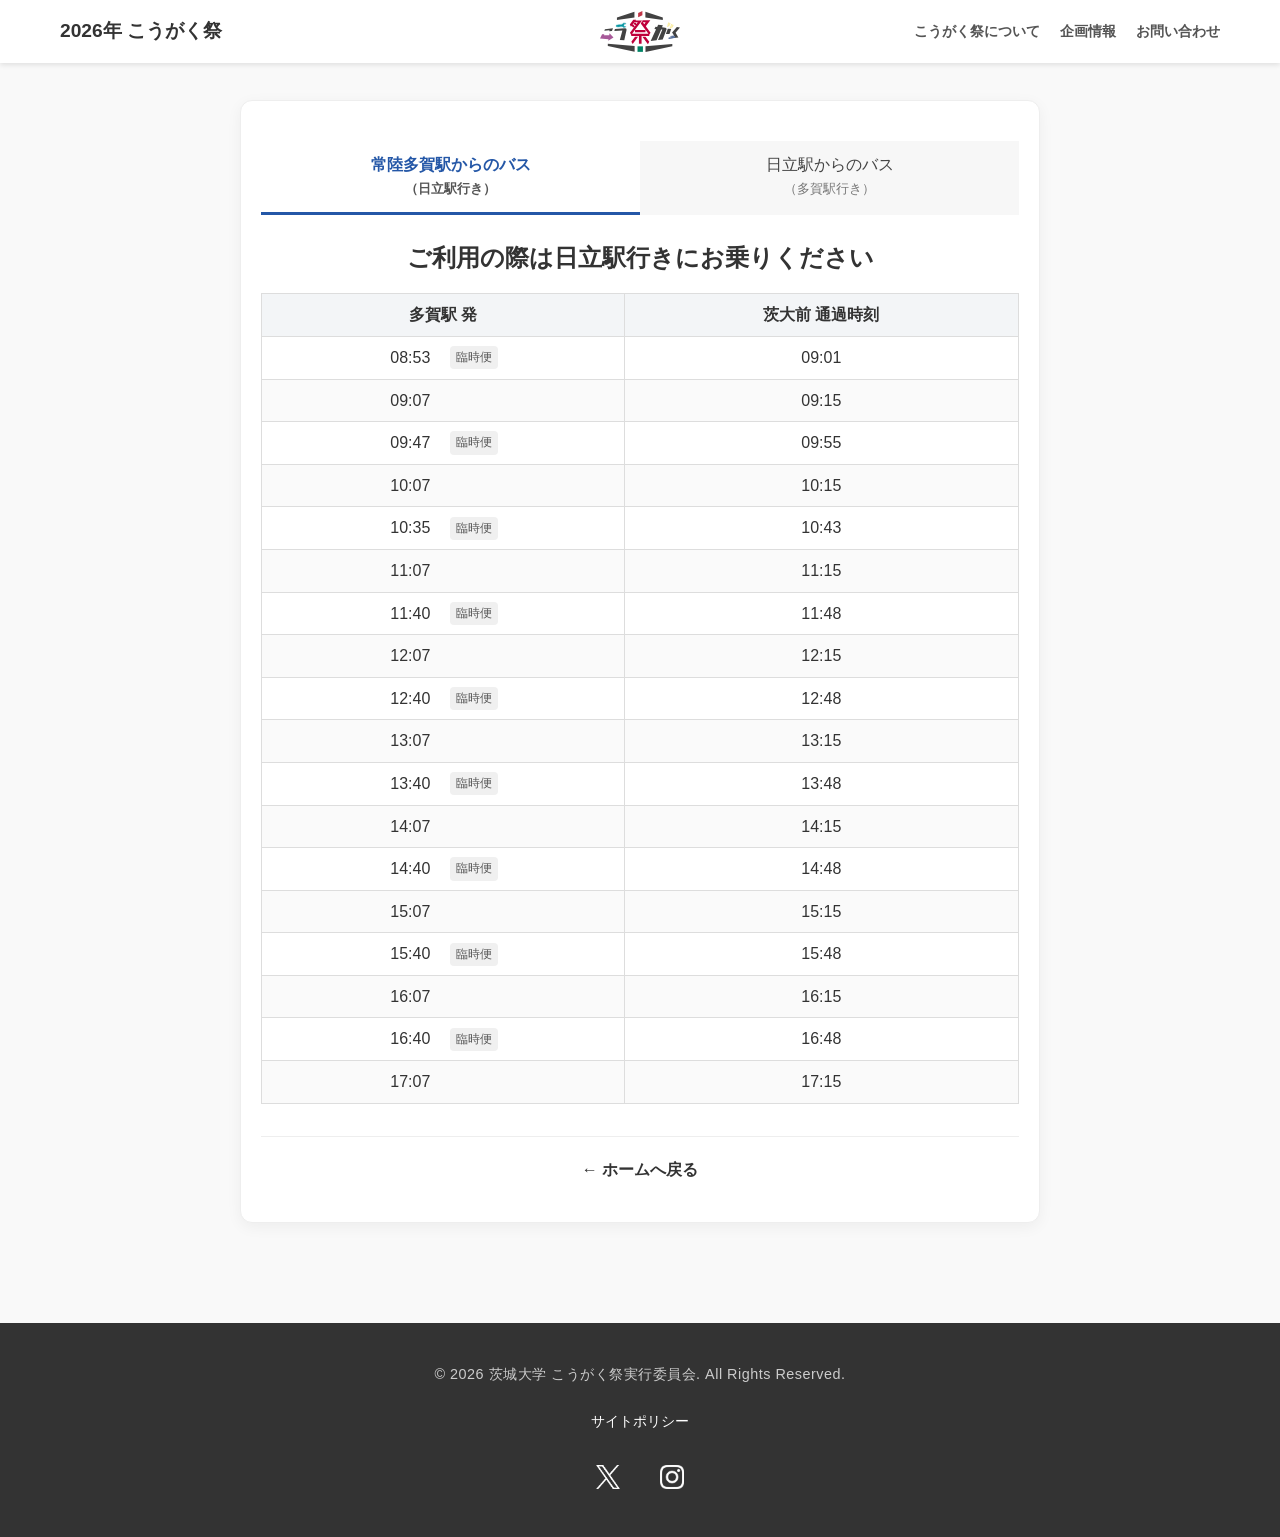
==== bus_timetable.html @ 7c116feb "バス運行表等" ====
<!DOCTYPE html>
<html lang="ja">

<head>
    <meta charset="UTF-8">
    <meta name="viewport" content="width=device-width, initial-scale=1.0">
    <link rel="icon" type="image/svg" href="image/logo.svg">
    <title>バス時刻表 - 2026年 こうがく祭</title>
    <link rel="stylesheet" href="css/base.css">
    <link rel="stylesheet" href="css/layout.css">
    <link rel="stylesheet" href="css/components.css">
    <link rel="stylesheet" href="css/bus_timetable.css">
    <script src="js/bus_timetable.js"></script>
</head>

<body>
    <header>
        <div class="header-container">
            <div class="header-left">
                <span>2026年 こうがく祭</span>
            </div>

            <div class="header-logo">
                <a href="index.html">
                    <img src="image/logo.svg" alt="こうがく祭 ロゴ">
                </a>
            </div>

            <input type="checkbox" id="menu-toggle" class="menu-checkbox">
            <label for="menu-toggle" class="hamburger-btn">
                <span></span>
                <span></span>
                <span></span>
            </label>
            <nav class="header-right">
                <ul class="nav-menu">
                    <li class="menu-item">
                        <a>こうがく祭について</a>
                        <ul class="dropdown">
                            <li><a href="greeting/greeting_dean.html">学部長挨拶</a></li>
                            <li><a href="greeting/greeting_chair.html">委員長挨拶</a></li>
                            <li><a href="sponsors.html">協賛企業一覧</a></li>
                            <li><a href="index.html#news">お知らせ</a></li>
                            <li><a href="index.html#access">アクセス</a></li>
                        </ul>
                    </li>
                    <li class="menu-item">
                        <a>企画情報</a>
                        <ul class="dropdown">
                            <li><a href="events/outdoor.html">屋外企画</a></li>
                            <li><a href="events/indoor.html">屋内企画</a></li>
                            <li><a href="events/laboratories.html">研究室</a></li>
                        </ul>
                    </li>
                    <li class="menu-item">
                        <a href="contact.html">お問い合わせ</a>
                        <ul class="dropdown">
                            <li><a href="contact.html#exhibitor">出展者向け</a></li>
                            <li><a href="contact.html#sponsors">協賛について</a></li>
                            <li><a href="contact.html#others">その他</a></li>
                        </ul>
                    </li>
                </ul>
            </nav>
        </div>
    </header>

    <main
        style="padding: 100px 20px; min-height: 70vh; display: flex; align-items: flex-start; justify-content: center; background-color: #f9f9f9; box-sizing: border-box;">

        <!-- 中央の白いコンテナ -->
        <div style="max-width: 800px; width: 100%; margin: 0 auto; text-align: center; padding: 40px 20px;
            box-sizing: border-box; background: #fff; border-radius: 12px; border: 1px solid #eee;
            box-shadow: 0 4px 15px rgba(0, 0, 0, 0.05);">
            <!-- 切り替えボタン -->
            <div class="bus-tabs">
                <button class="bus-tab active" onclick="showBus('taga', this)">
                    <span>常陸多賀駅からのバス</span>
                    <small>（日立駅行き）</small>
                </button>

                <button class="bus-tab" onclick="showBus('hitachi', this)">
                    <span>日立駅からのバス</span>
                    <small>（多賀駅行き）</small>
                </button>
            </div>

            <!-- 多賀駅発 -->
            <section id="taga" class="bus-timetable">
                <h2>ご利用の際は日立駅行きにお乗りください</h2>

                <div class="bus-table-wrapper">
                    <table class="bus-table">
                        <thead>
                            <tr>
                                <th scope="col">多賀駅 発</th>
                                <th scope="col">茨大前 通過時刻</th>
                            </tr>
                        </thead>

                        <tbody>
                            <tr>
                                <td><span class="bus-time"><span>08:53</span><span class="bus-badge">臨時便</span></span>
                                </td>
                                <td>09:01</td>
                            </tr>
                            <tr>
                                <td><span class="bus-time"><span>09:07</span></span></td>
                                <td>09:15</td>
                            </tr>
                            <tr>
                                <td><span class="bus-time"><span>09:47</span><span class="bus-badge">臨時便</span></span>
                                </td>
                                <td>09:55</td>
                            </tr>
                            <tr>
                                <td><span class="bus-time"><span>10:07</span></span></td>
                                <td>10:15</td>
                            </tr>
                            <tr>
                                <td><span class="bus-time"><span>10:35</span><span class="bus-badge">臨時便</span></span>
                                </td>
                                <td>10:43</td>
                            </tr>
                            <tr>
                                <td><span class="bus-time"><span>11:07</span></span></td>
                                <td>11:15</td>
                            </tr>
                            <tr>
                                <td><span class="bus-time"><span>11:40</span><span class="bus-badge">臨時便</span></span>
                                </td>
                                <td>11:48</td>
                            </tr>
                            <tr>
                                <td><span class="bus-time"><span>12:07</span></span></td>
                                <td>12:15</td>
                            </tr>
                            <tr>
                                <td><span class="bus-time"><span>12:40</span><span class="bus-badge">臨時便</span></span>
                                </td>
                                <td>12:48</td>
                            </tr>
                            <tr>
                                <td><span class="bus-time"><span>13:07</span></span></td>
                                <td>13:15</td>
                            </tr>
                            <tr>
                                <td><span class="bus-time"><span>13:40</span><span class="bus-badge">臨時便</span></span>
                                </td>
                                <td>13:48</td>
                            </tr>
                            <tr>
                                <td><span class="bus-time"><span>14:07</span></span></td>
                                <td>14:15</td>
                            </tr>
                            <tr>
                                <td><span class="bus-time"><span>14:40</span><span class="bus-badge">臨時便</span></span>
                                </td>
                                <td>14:48</td>
                            </tr>
                            <tr>
                                <td><span class="bus-time"><span>15:07</span></span></td>
                                <td>15:15</td>
                            </tr>
                            <tr>
                                <td><span class="bus-time"><span>15:40</span><span class="bus-badge">臨時便</span></span>
                                </td>
                                <td>15:48</td>
                            </tr>
                            <tr>
                                <td><span class="bus-time"><span>16:07</span></span></td>
                                <td>16:15</td>
                            </tr>
                            <tr>
                                <td><span class="bus-time"><span>16:40</span><span class="bus-badge">臨時便</span></span>
                                </td>
                                <td>16:48</td>
                            </tr>
                            <tr>
                                <td><span class="bus-time"><span>17:07</span></span></td>
                                <td>17:15</td>
                            </tr>
                        </tbody>

                    </table>
                </div>
            </section>

            <!-- 日立駅発 -->
            <section id="hitachi" class="bus-timetable" hidden>
                <h2>ご利用の際は多賀駅行きにお乗りください</h2>

                <div class="bus-table-wrapper">
                    <table class="bus-table">
                        <thead>
                            <tr>
                                <th scope="col">日立駅 発</th>
                                <th scope="col">茨大前 通過時刻</th>
                            </tr>
                        </thead>

                        <tbody>
                            <tr>
                                <td><span class="bus-time"><span>09:05</span><span class="bus-badge">臨時便</span></span>
                                </td>
                                <td>09:14</td>
                            </tr>
                            <tr>
                                <td><span class="bus-time"><span>09:25</span><span class="bus-badge">臨時便</span></span>
                                </td>
                                <td>09:34</td>
                            </tr>
                            <tr>
                                <td><span class="bus-time"><span>09:50</span></span></td>
                                <td>09:59</td>
                            </tr>
                            <tr>
                                <td><span class="bus-time"><span>10:30</span><span class="bus-badge">臨時便</span></span>
                                </td>
                                <td>10:39</td>
                            </tr>
                            <tr>
                                <td><span class="bus-time"><span>10:50</span></span></td>
                                <td>10:59</td>
                            </tr>
                            <tr>
                                <td><span class="bus-time"><span>11:30</span><span class="bus-badge">臨時便</span></span>
                                </td>
                                <td>11:39</td>
                            </tr>
                            <tr>
                                <td><span class="bus-time"><span>11:50</span></span></td>
                                <td>11:59</td>
                            </tr>
                            <tr>
                                <td><span class="bus-time"><span>12:30</span><span class="bus-badge">臨時便</span></span>
                                </td>
                                <td>12:39</td>
                            </tr>
                            <tr>
                                <td><span class="bus-time"><span>12:50</span></span></td>
                                <td>12:59</td>
                            </tr>
                            <tr>
                                <td><span class="bus-time"><span>13:30</span><span class="bus-badge">臨時便</span></span>
                                </td>
                                <td>13:39</td>
                            </tr>
                            <tr>
                                <td><span class="bus-time"><span>13:50</span></span></td>
                                <td>13:59</td>
                            </tr>
                            <tr>
                                <td><span class="bus-time"><span>14:30</span><span class="bus-badge">臨時便</span></span>
                                </td>
                                <td>14:39</td>
                            </tr>
                            <tr>
                                <td><span class="bus-time"><span>14:50</span></span></td>
                                <td>14:59</td>
                            </tr>
                            <tr>
                                <td><span class="bus-time"><span>15:30</span><span class="bus-badge">臨時便</span></span>
                                </td>
                                <td>15:39</td>
                            </tr>
                            <tr>
                                <td><span class="bus-time"><span>15:50</span></span></td>
                                <td>15:59</td>
                            </tr>
                            <tr>
                                <td><span class="bus-time"><span>16:30</span><span class="bus-badge">臨時便</span></span>
                                </td>
                                <td>16:39</td>
                            </tr>
                            <tr>
                                <td><span class="bus-time"><span>16:50</span></span></td>
                                <td>16:59</td>
                            </tr>
                        </tbody>

                    </table>
                </div>
            </section>
            <div class="back-home-wrap" style="padding-top: 20px; border-top: 1px solid #eee; text-align: center;">
                <a href="./index.html" class="back-home-link"
                    style="text-decoration: none; font-weight: bold; color: inherit; font-size: 1rem;">
                    ← ホームへ戻る
                </a>
            </div>
        </div>
    </main>
    <footer>
        <div class="footer-container">
            <p class="copyright">&copy; 2026 茨城大学 こうがく祭実行委員会. All Rights Reserved.</p>

            <div class="footer-links">
                <a href="site-policy.html">サイトポリシー</a>
            </div>

            <div class="footer-sns">
                <a href="https://x.com/kougakufes" target="_blank" rel="noopener noreferrer" class="sns-icon-link">
                    <img src="image/x-logo.png" alt="X公式ロゴ" class="sns-icon">
                </a>

                <a href="https://instagram.com/kougakufes" target="_blank" rel="noopener noreferrer"
                    class="sns-icon-link">
                    <img src="image/insta-logo.png" alt="Instagram公式ロゴ" class="sns-icon">
                </a>
            </div>
        </div>
    </footer>
</body>

</html>
---- css/base.css ----
/* 全体のリセットと基本設定 */
* {
    margin: 0;
    padding: 0;
    box-sizing: border-box;
}

body {
    font-family: 'Helvetica Neue', Arial, 'Hiragino Kaku Gothic ProN', 'Hiragino Sans', sans-serif;
    line-height: 1.6;
    color: #333;
    background-color: #f9f9f9;
}

/* 独立したユーティリティ（便利）クラスもここ */
.is-hidden {
    display: none !important;
}

@media screen and (max-width: 768px) {
    body {
        font-size: 12px;
        /* スマホ向けに少し文字サイズを調整 */
    }
}
---- css/layout.css ----
/* パソコン用の基本スタイル */

/* ヘッダーのスタイル */
header {
    background-color: #fff;
    box-shadow: 0 2px 5px rgba(0, 0, 0, 0.1);
    position: fixed;
    width: 100%;
    top: 0;
    z-index: 100;
}

/* パソコン環境ではスマホ用の三本線ボタンとチェックボックスを隠す */
.menu-checkbox,
.hamburger-btn {
    display: none;
}

.header-container {
    display: flex;
    justify-content: space-between;
    align-items: center;
    max-width: 1200px;
    margin: 0 auto;
    padding: 10px 20px;
}

.header-left {
    flex: 1;
    text-align: left;
    font-weight: bold;
    font-size: 1.2rem;
    color: #333;
    white-space: nowrap;
}

.header-logo {
    flex: 1;
    display: flex;
    justify-content: center;
    max-width: 80px;
}

.header-logo img {
    width: 100%;
    max-width: 100%;
    height: auto;
    display: block;
}

.header-right {
    flex: 1;
    display: flex;
    justify-content: flex-end;
}

/* フッター全体のスタイル */
footer {
    background-color: #333;
    color: #fff;
    padding: 40px 20px;
    font-size: 0.9rem;
}

.footer-container {
    max-width: 1200px;
    margin: 0 auto;
    display: flex;
    flex-direction: column;
    align-items: center;
    gap: 24px;
}

.copyright {
    color: #ccc;
    letter-spacing: 0.5px;
}

.footer-links a {
    color: #fff;
    text-decoration: none;
    font-size: 0.85rem;
    transition: opacity 0.2s ease;
}

.footer-links a:hover {
    text-decoration: underline;
    opacity: 0.8;
}

.footer-sns {
    display: flex;
    gap: 24px;
}

.sns-icon-link {
    display: inline-block;
    text-decoration: none;
    line-height: 1;
    padding: 8px;
    transition: transform 0.2s ease, opacity 0.2s ease;
}

.sns-icon {
    width: 24px;
    height: 24px;
    display: block;
    object-fit: contain;
}

.sns-icon-link:hover {
    transform: translateY(-2px);
    opacity: 0.7;
}


/*  スマートフォン・タブレット  */
@media screen and (max-width: 768px) {

    /* --- ヘッダー（共通設定） --- */
    header {
        position: fixed;
        width: 100%;
        top: 0;
        z-index: 100;
    }

    .header-container {
        flex-direction: row;
        justify-content: space-between;
        /* 左端にロゴ、右端に三本線ボタンを配置 */
        position: relative;
        padding: 10px 15px;
    }

    /* スマホ時は「2026年 こうがく祭」のテキストを非表示にする */
    .header-left {
        display: none;
    }

    /* ロゴの配置を中央から「左端（通常フロー）」に戻し、サイズを調整 */
    .header-logo {
        margin: 0;
        display: block;
        max-width: 50px;
        /* スマホで見栄えの良いサイズ */
    }

    /* --- ハンバーガーメニューの仕組み --- */

    /* 三本線ボタンを表示（justify-content: space-between により自動で右端に寄ります） */
    .hamburger-btn {
        display: flex;
        flex-direction: column;
        justify-content: space-between;
        width: 30px;
        height: 20px;
        cursor: pointer;
        z-index: 110;
    }

    .hamburger-btn span {
        display: block;
        width: 100%;
        height: 3px;
        background-color: #333;
        border-radius: 2px;
        transition: all 0.3s ease;
    }

    /* メニューを最初は右側の画面外に隠しておく */
    .header-right {
        position: fixed;
        top: 55px;
        right: -100%;
        width: 80%;
        height: calc(100vh - 55px);
        background-color: #fff;
        box-shadow: -5px 0 15px rgba(0, 0, 0, 0.1);
        transition: right 0.3s ease;
        overflow-y: auto;
        flex-direction: column;
        justify-content: flex-start;
    }

    /* --- タップされた時（チェックが入った時）の動き --- */

    /* メニューをシュッと引っ張り出す */
    .menu-checkbox:checked~.header-right {
        right: 0;
    }

    /* 三本線を「×」に変形 */
    .menu-checkbox:checked~.hamburger-btn span:nth-child(1) {
        transform: translateY(8px) rotate(45deg);
    }

    .menu-checkbox:checked~.hamburger-btn span:nth-child(2) {
        opacity: 0;
    }

    .menu-checkbox:checked~.hamburger-btn span:nth-child(3) {
        transform: translateY(-9px) rotate(-45deg);
    }

    /* --- フッターの調整 --- */
    footer {
        padding: 30px 15px;
    }

    .footer-container {
        gap: 20px;
        text-align: center;
    }

    .copyright {
        font-size: 0.8rem;
        order: 3;
    }

    .footer-links {
        order: 1;
    }

    .footer-sns {
        order: 2;
        gap: 30px;
    }
}
---- css/components.css ----
/* ナビゲーション・メニュー */
.nav-menu {
    list-style: none;
    display: flex;
    margin: 0;
    padding: 0;
}

.menu-item {
    position: relative;
    margin-left: 20px;
}

.menu-item>a {
    text-decoration: none;
    color: #555;
    font-weight: bold;
    font-size: 0.9rem;
    display: block;
    padding: 10px 0;
    transition: color 0.3s;
}

.menu-item>a:hover {
    color: #ff6b6b;
}

.dropdown {
    list-style: none;
    position: absolute;
    top: 100%;
    left: 50%;
    transform: translateX(-50%);
    background-color: #fff;
    box-shadow: 0 4px 10px rgba(0, 0, 0, 0.15);
    border-radius: 4px;
    padding: 5px 0;
    min-width: 150px;
    opacity: 0;
    visibility: hidden;
    transition: all 0.3s ease;
}

.dropdown li a {
    text-decoration: none;
    color: #333;
    font-size: 0.85rem;
    display: block;
    padding: 10px 15px;
    text-align: center;
    white-space: nowrap;
    transition: background-color 0.2s, color 0.2s;
}

.dropdown li a:hover {
    background-color: #fff0f0;
    color: #ff6b6b;
}

.menu-item:hover .dropdown {
    opacity: 1;
    visibility: visible;
}

/* カードレイアウト */
.card-container {
    display: flex;
    justify-content: space-between;
    gap: 20px;
    flex-wrap: wrap;
}

.card {
    background: #fff;
    flex: 1;
    min-width: 280px;
    padding: 25px;
    border-radius: 8px;
    box-shadow: 0 4px 6px rgba(0, 0, 0, 0.05);
    transition: transform 0.3s;
}

.card:hover {
    transform: translateY(-5px);
}

.card h3 {
    margin-bottom: 15px;
    color: #ff6b6b;
}

/* お知らせ欄 */
.news-container {
    max-width: 800px;
    margin: 0 auto;
    background: #fff;
    padding: 20px 30px;
    border-radius: 12px;
    border: 1px solid #eee;
    box-shadow: 0 4px 15px rgba(0, 0, 0, 0.05);
    text-align: center;
}

.news-list {
    list-style: none;
    padding: 0;
    margin-bottom: 15px;
}

.news-item {
    display: flex;
    align-items: center;
    padding: 15px 0;
    border-bottom: 1px dashed #eee;
    text-align: left;
    animation: fadeIn 0.4s ease forwards;
}

.news-item:last-child {
    border-bottom: none;
}

.news-date {
    font-size: 0.9rem;
    color: #888;
    min-width: 110px;
}

.news-title {
    flex: 1;
    color: #333;
    font-size: 0.95rem;
    font-weight: 500;
    overflow: hidden;
    text-overflow: ellipsis;
    white-space: nowrap;
}

.more-btn {
    background-color: transparent;
    border: 2px solid #ff6b6b;
    color: #ff6b6b;
    padding: 8px 30px;
    font-size: 0.9rem;
    font-weight: bold;
    border-radius: 20px;
    cursor: pointer;
    transition: all 0.3s ease;
    margin-top: 10px;
}

.more-btn:hover {
    background-color: #ff6b6b;
    color: #fff;
}

@keyframes fadeIn {
    from {
        opacity: 0;
        transform: translateY(10px);
    }

    to {
        opacity: 1;
        transform: translateY(0);
    }
}

/* スマートフォン・タブレット用スタイル */
@media screen and (max-width: 768px) {

    /* ナビゲーションメニューのレスポンシブ化 */
    .nav-menu {
        flex-direction: column;
        /* 縦並びに変更 */
        width: 100%;
        background-color: #fff;
    }

    .menu-item {
        margin-left: 0;
        /* 左マージンをリセット */
        border-bottom: 1px solid #eee;
        width: 100%;
    }

    .menu-item>a {
        padding: 12px 20px;
        font-size: 1rem;
        background-color: #fafafa;
    }

    /* ドロップダウンメニューを常に展開（アコーディオン風に縦に並べる） */
    .dropdown {
        position: static;
        /* 絶対配置を解除して通常フローに */
        transform: none;
        opacity: 1;
        visibility: visible;
        box-shadow: none;
        border-radius: 0;
        padding: 0;
        min-width: 100%;
        background-color: #fff;
    }

    .dropdown li a {
        text-align: left;
        /* 左寄せに変更 */
        padding: 12px 35px;
        /* インデントを下げて見やすく */
        font-size: 0.9rem;
        border-top: 1px solid #f0f0f0;
    }

    /* 3. カードレイアウトの調整 */
    .card-container {
        gap: 15px;
    }

    .card {
        flex: none;
        width: 100%;
        /* 1カラム（1枚ずつ縦並び）に変更 */
        padding: 20px;
    }

    /* 4. お知らせ欄の調整 */
    .news-container {
        padding: 15px 20px;
        /* 余白を少しタイトに */
    }

    .news-item {
        flex-direction: column;
        /* 日付とタイトルを縦並びに */
        align-items: flex-start;
        padding: 12px 0;
    }

    .news-date {
        min-width: auto;
        margin-bottom: 5px;
        /* タイトルとの間に少し隙間を作る */
        font-size: 0.85rem;
    }

    .news-title {
        width: 100%;
        font-size: 0.9rem;
        white-space: normal;
        /* 折り返しを許可してスマホでもタイトルが読めるように */
        text-overflow: clip;
        /* 三点リーダー（...）を解除 */
    }
}
---- css/bus_timetable.css ----
/* ===== バス時刻表の切り替えタブ ===== */
.bus-tabs {
    display: flex;
    width: 100%;
    border-bottom: 1px solid #ddd;
    margin-bottom: 24px;
}

.bus-tab {
    flex: 1;
    min-width: 0;
    padding: 14px 10px;
    border: none;
    border-bottom: 3px solid transparent;
    margin-bottom: -1px;
    background: #f7f7f7;
    color: #444;
    font-size: 1rem;
    cursor: pointer;
    transition: background-color 0.2s, color 0.2s;
}

.bus-tab span,
.bus-tab small {
    display: block;
}

.bus-tab small {
    margin-top: 5px;
    font-size: 0.8rem;
    color: #777;
}

.bus-tab:hover {
    background: #eee;
}

.bus-tab.active {
    background: #fff;
    color: #2457a7;
    border-bottom-color: #2457a7;
    font-weight: 600;
}

.bus-tab.active small {
    color: #555;
}

.bus-tab:focus-visible {
    outline: 2px solid #2457a7;
    outline-offset: -3px;
}

/* ===== 時刻表 ===== */
.bus-table-wrapper {
    width: 100%;
    overflow-x: auto;
    margin: 16px 0 32px;
}

.bus-table {
    width: 100%;
    border-collapse: collapse;
    text-align: center;
    font-size: 1rem;
    background: #fff;
}

.bus-table th,
.bus-table td {
    padding: 8px 12px;
    border: 1px solid #ddd;
}

.bus-table th {
    background: #f3f5f7;
    color: #333;
    font-weight: 600;
}

.bus-table tbody tr:nth-child(even) {
    background: #fafafa;
}

.bus-table tbody tr:hover {
    background: #f0f5fb;
}

/* ===== 時刻と臨時便ラベル ===== */


.bus-time {
    display: inline-flex;
    align-items: center;
    justify-content: flex-start;
    gap: 4px;
    width: 105px;
    white-space: nowrap;
}

.bus-time>span:first-child {
    display: inline-block;
    width: 3.5em;
    text-align: left;
    flex-shrink: 0;
}



.bus-badge {
    display: inline-block;
    padding: 2px 6px;
    border-radius: 4px;
    background: #f0f0f0;
    color: #555;
    font-size: 0.75rem;
    white-space: nowrap;
}

/* ===== スマートフォン対応 ===== */
@media (max-width: 480px) {
    .bus-tab {
        padding: 12px 5px;
        font-size: 0.85rem;
    }

    .bus-tab small {
        font-size: 0.7rem;
    }

    .bus-table {
        font-size: 0.9rem;
    }

    .bus-table th,
    .bus-table td {
        padding: 12px 6px;
    }

    .bus-badge {
        padding: 2px 4px;
        font-size: 0.7rem;
    }
}
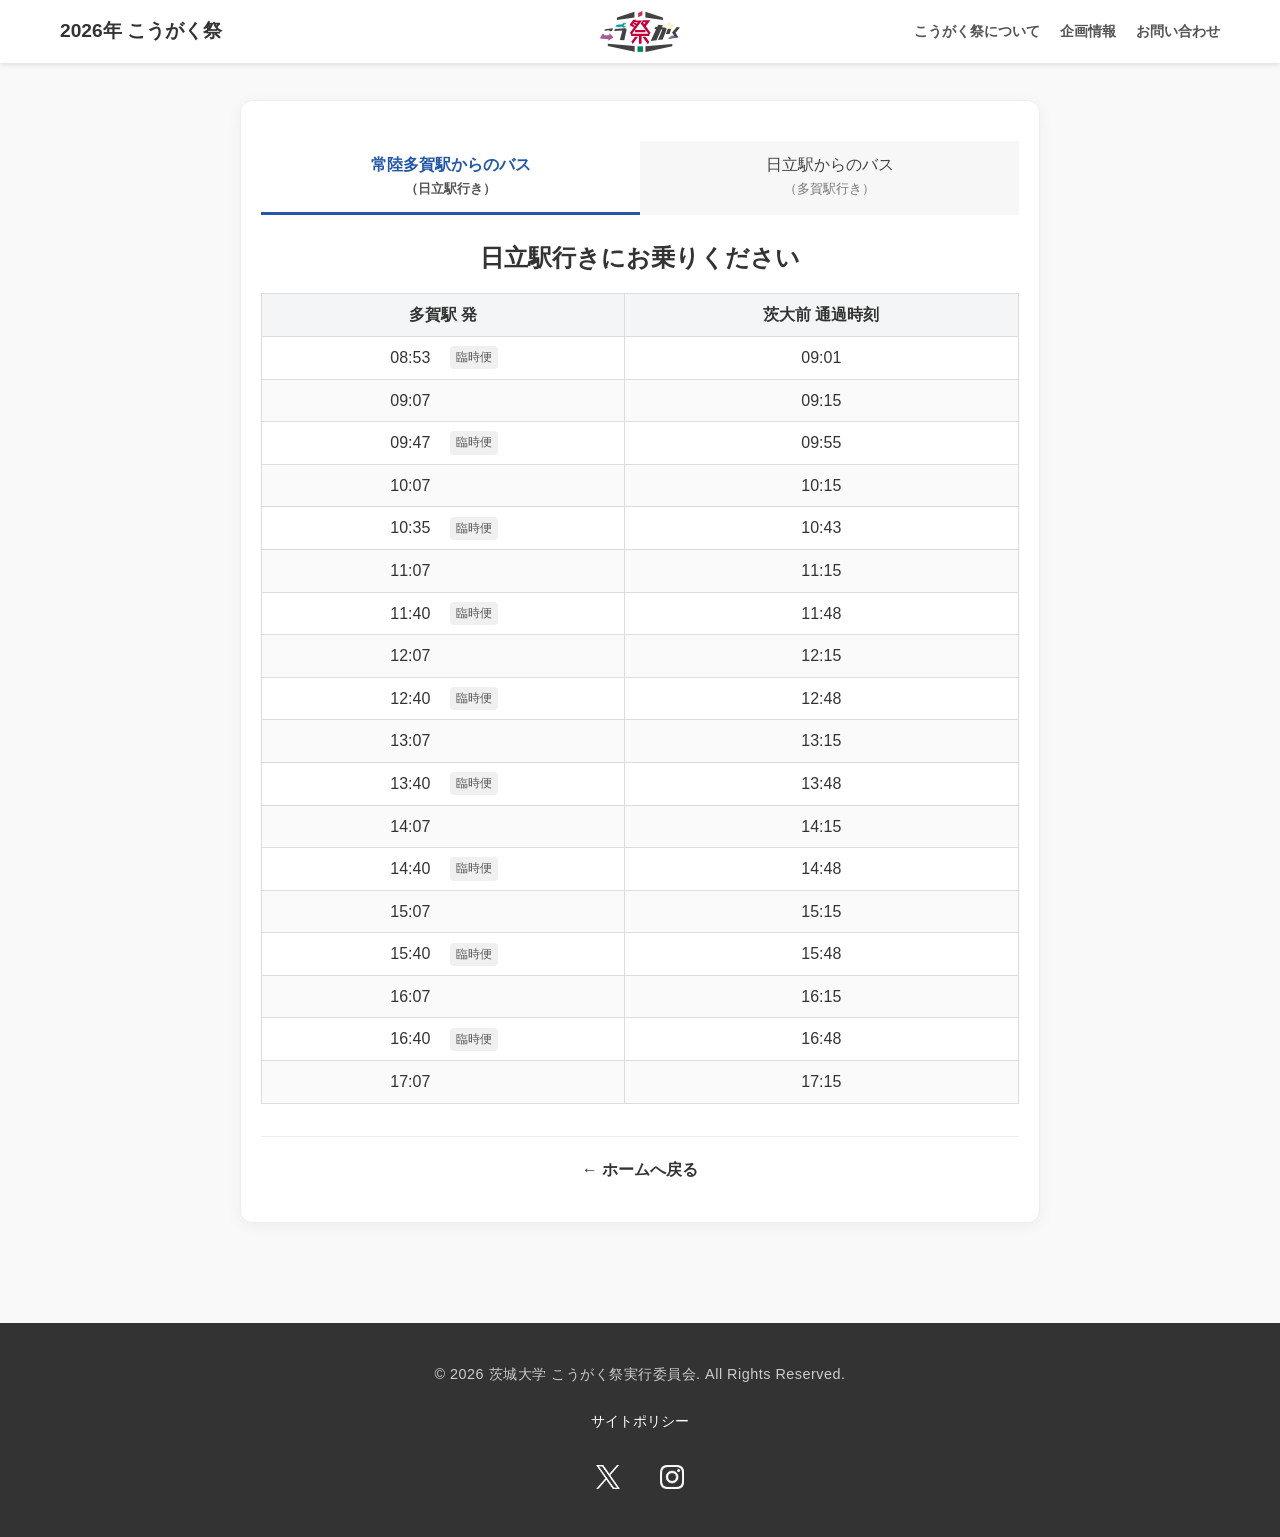
==== commit a00e930a: "バス運行表等" ====
--- a/bus_timetable.html
+++ b/bus_timetable.html
@@ -87,7 +87,7 @@
 
             <!-- 多賀駅発 -->
             <section id="taga" class="bus-timetable">
-                <h2>ご利用の際は日立駅行きにお乗りください</h2>
+                <h2>日立駅行きにお乗りください</h2>
 
                 <div class="bus-table-wrapper">
                     <table class="bus-table">
@@ -188,7 +188,7 @@
 
             <!-- 日立駅発 -->
             <section id="hitachi" class="bus-timetable" hidden>
-                <h2>ご利用の際は多賀駅行きにお乗りください</h2>
+                <h2>多賀駅行きにお乗りください</h2>
 
                 <div class="bus-table-wrapper">
                     <table class="bus-table">
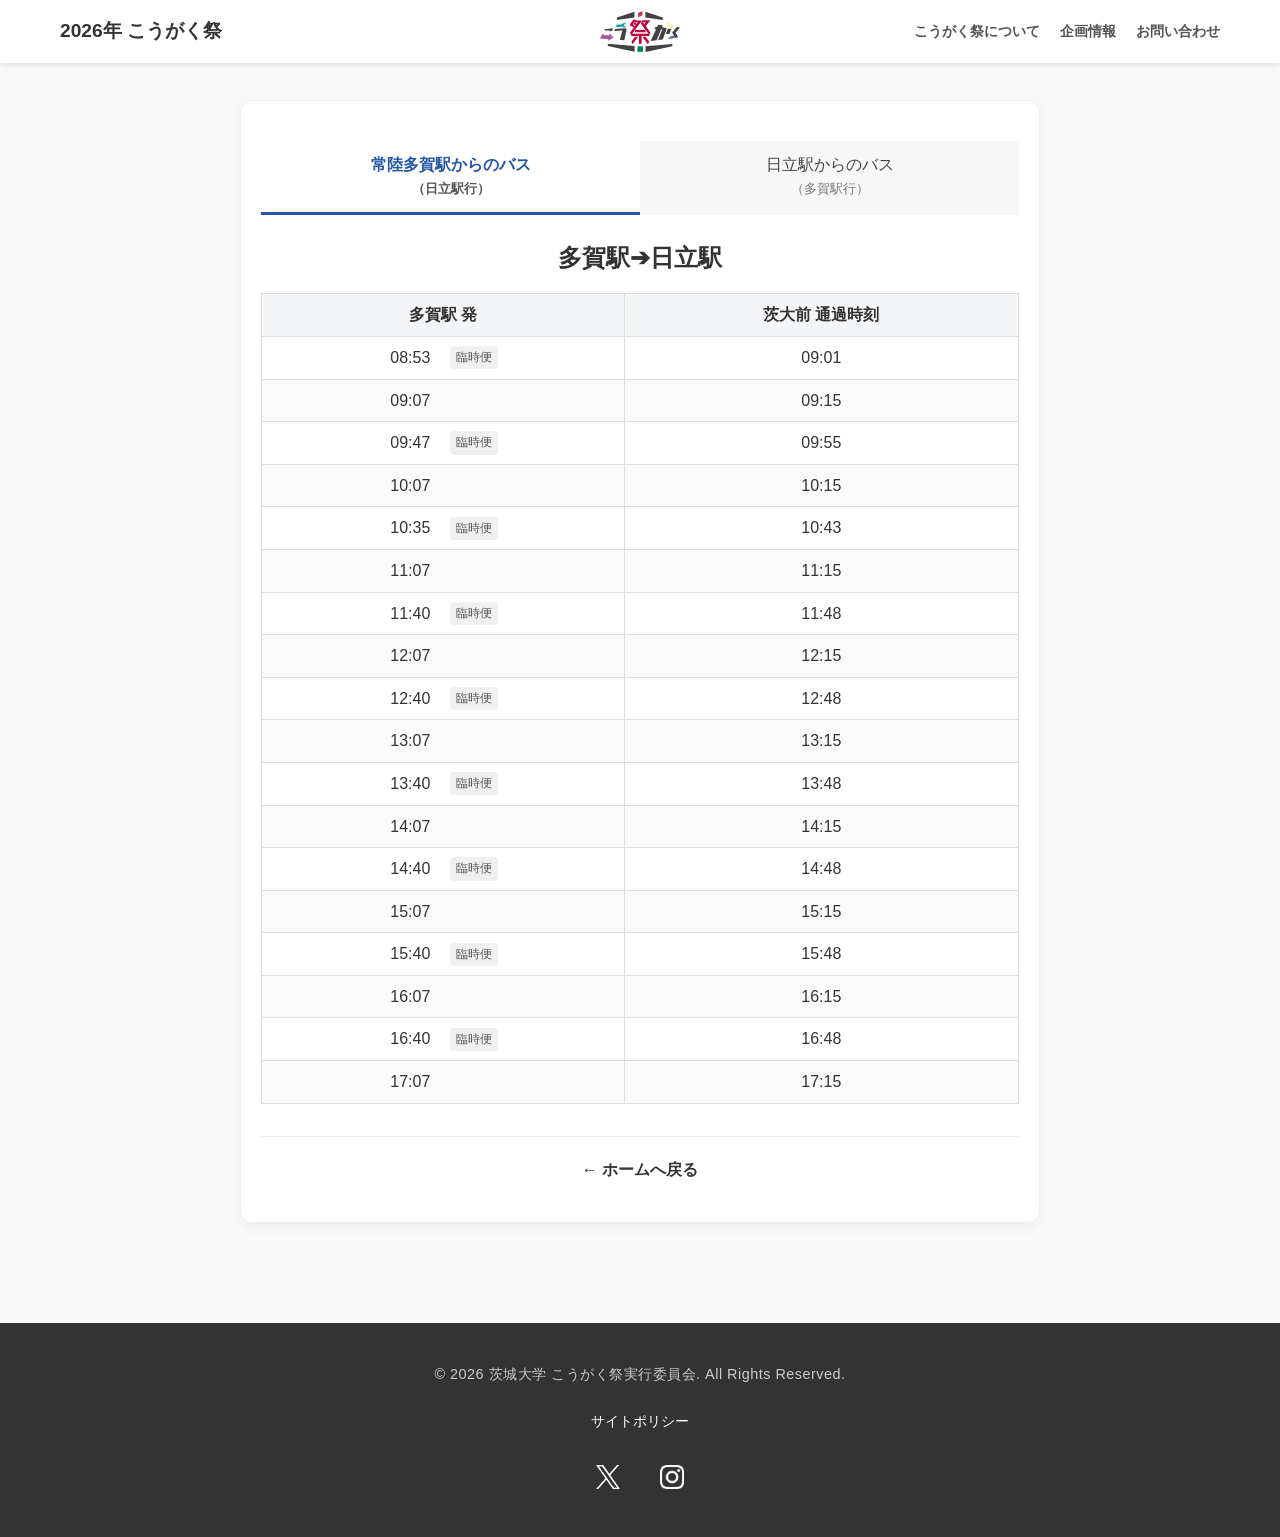
==== commit 388e9457: "バス運行表等" ====
--- a/bus_timetable.html
+++ b/bus_timetable.html
@@ -76,18 +76,18 @@
             <div class="bus-tabs">
                 <button class="bus-tab active" onclick="showBus('taga', this)">
                     <span>常陸多賀駅からのバス</span>
-                    <small>（日立駅行き）</small>
+                    <small>（日立駅行）</small>
                 </button>
 
                 <button class="bus-tab" onclick="showBus('hitachi', this)">
                     <span>日立駅からのバス</span>
-                    <small>（多賀駅行き）</small>
+                    <small>（多賀駅行）</small>
                 </button>
             </div>
 
             <!-- 多賀駅発 -->
             <section id="taga" class="bus-timetable">
-                <h2>日立駅行きにお乗りください</h2>
+                <h2>多賀駅➔日立駅</h2>
 
                 <div class="bus-table-wrapper">
                     <table class="bus-table">
@@ -188,7 +188,7 @@
 
             <!-- 日立駅発 -->
             <section id="hitachi" class="bus-timetable" hidden>
-                <h2>多賀駅行きにお乗りください</h2>
+                <h2>日立駅➔多賀駅</h2>
 
                 <div class="bus-table-wrapper">
                     <table class="bus-table">
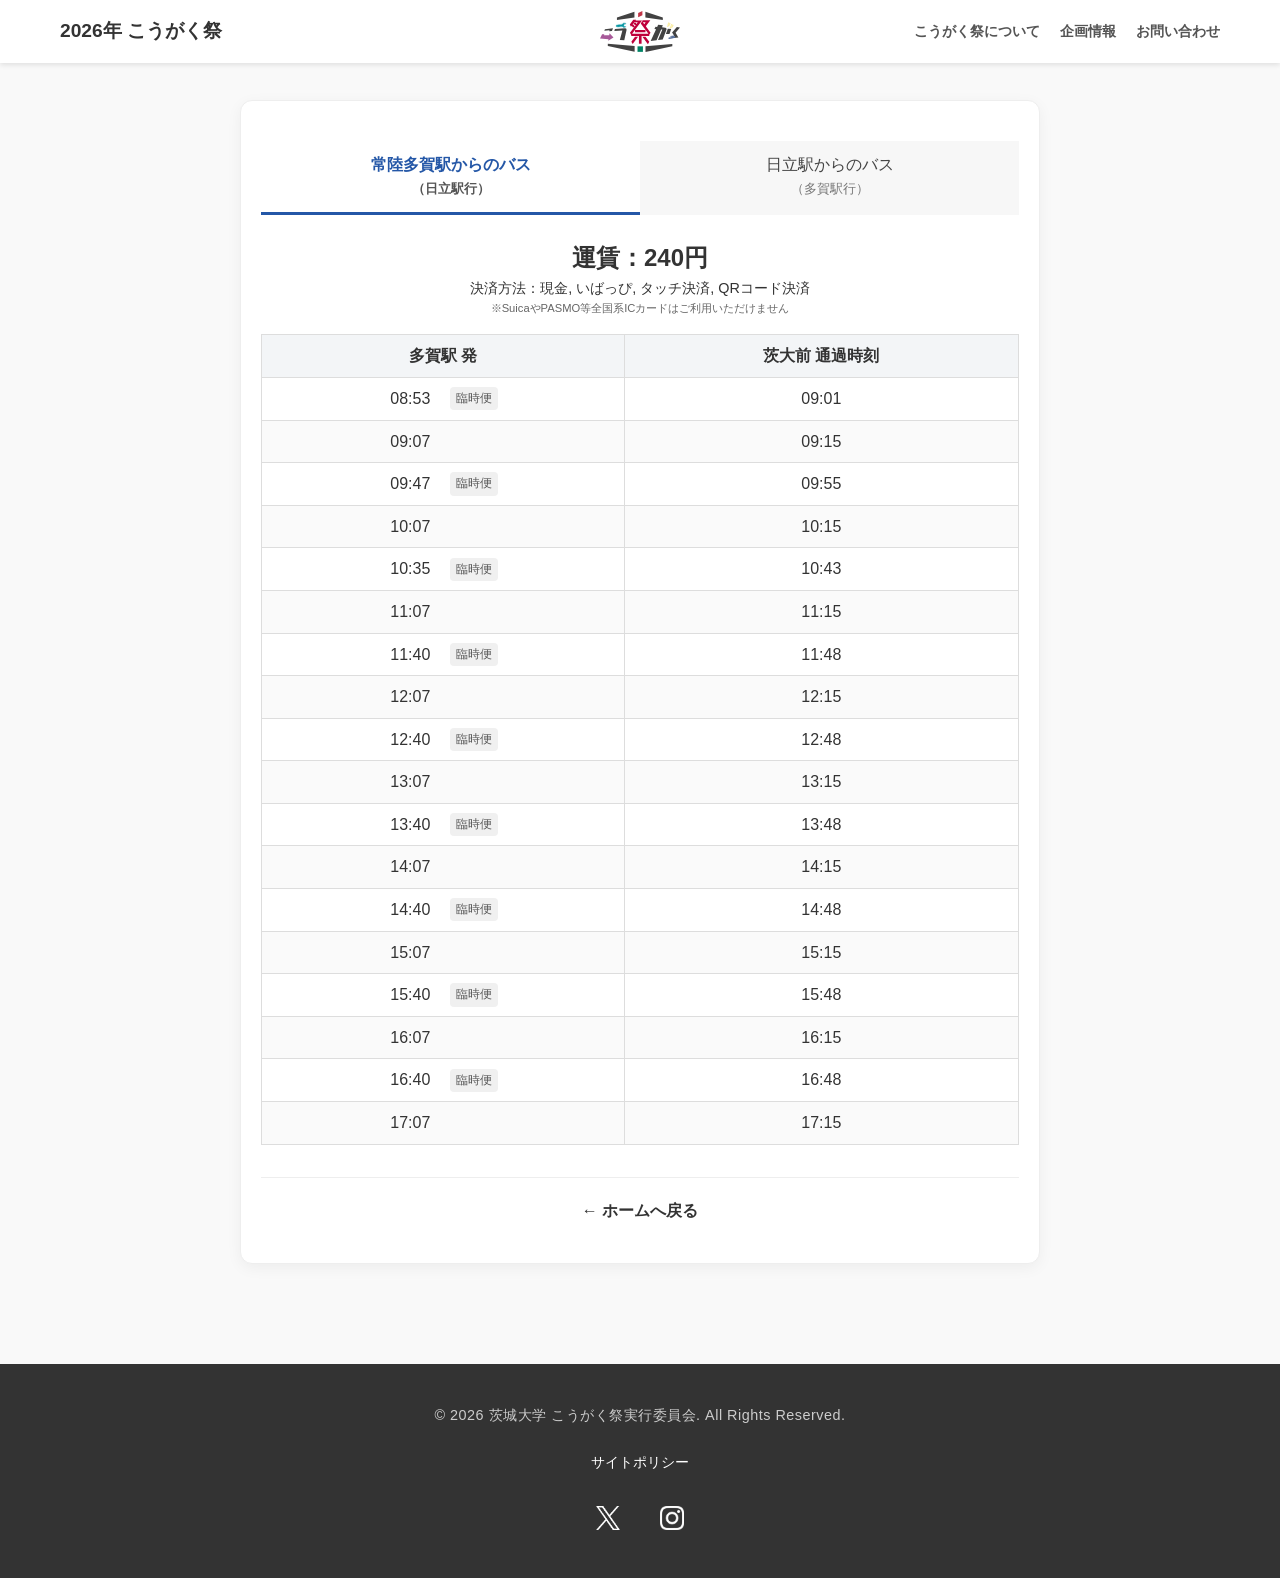
==== commit 593fb4c2: "バス運行表スマホ手直し" ====
--- a/bus_timetable.html
+++ b/bus_timetable.html
@@ -87,8 +87,9 @@
 
             <!-- 多賀駅発 -->
             <section id="taga" class="bus-timetable">
-                <h2>多賀駅➔日立駅</h2>
-
+                <h2>運賃：240円</h2>
+                <p class="bus-fare" style="font-size: 0.9rem;">決済方法：現金, いばっぴ, タッチ決済, QRコード決済</p>
+                <p class="bus-fare" style="font-size: 0.7rem; color: #666666;">※SuicaやPASMO等全国系ICカードはご利用いただけません</p>
                 <div class="bus-table-wrapper">
                     <table class="bus-table">
                         <thead>
@@ -188,7 +189,11 @@
 
             <!-- 日立駅発 -->
             <section id="hitachi" class="bus-timetable" hidden>
-                <h2>日立駅➔多賀駅</h2>
+                <h2>運賃：290円</h2>
+                <p class="bus-fare" style="font-size: 0.9rem;">決済方法：現金, いばっぴ, タッチ決済, QRコード決済</p>
+                <p class="bus-fare" style="font-size: 0.7rem; color: #666666;">※SuicaやPASMO等全国系ICカードはご利用いただけません</p>
+                <p class="bus-fare"></p>
+
 
                 <div class="bus-table-wrapper">
                     <table class="bus-table">
